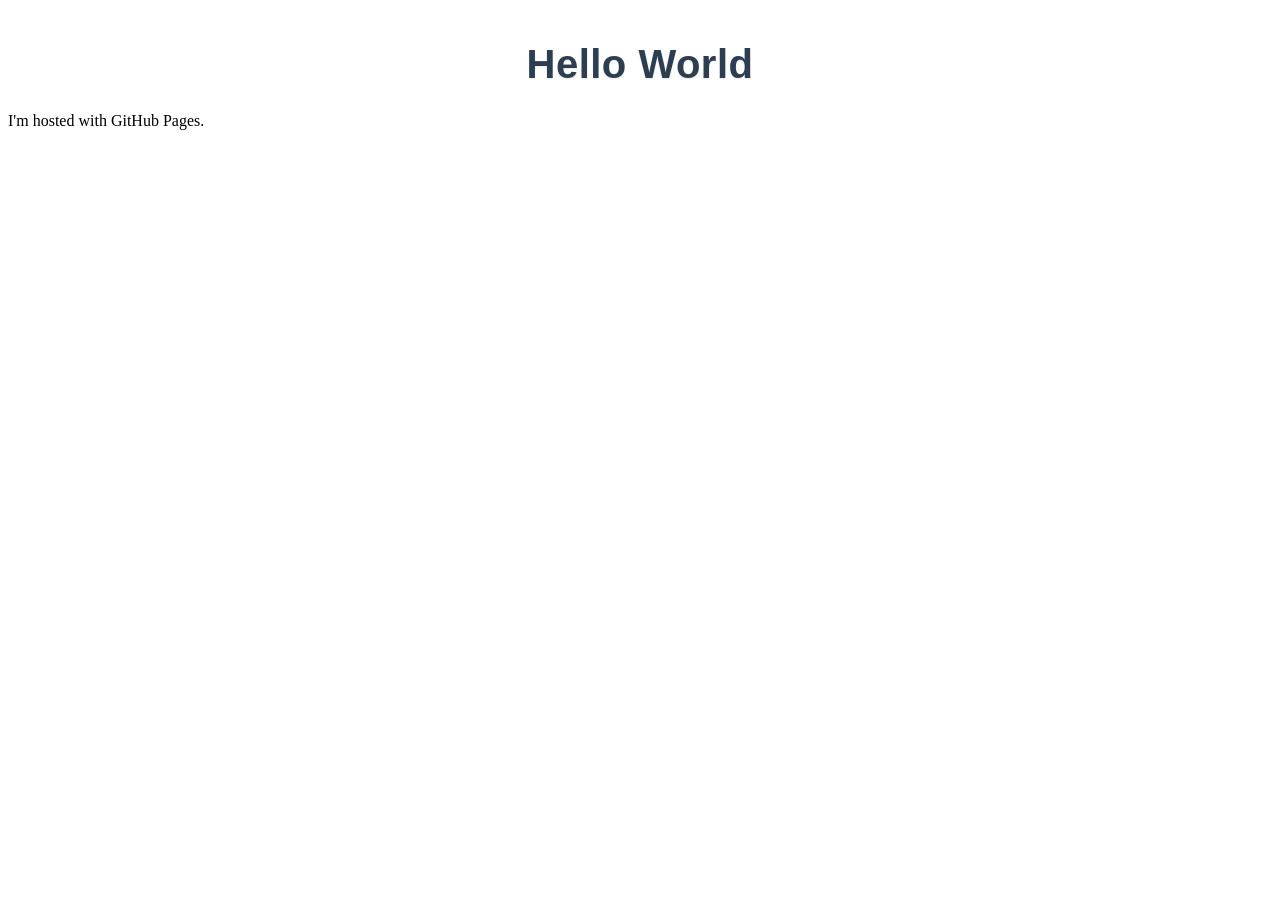
==== index.html @ 0d31e39a "github pages test" ====
<!DOCTYPE html>
<html>
    <head>
        <title>My Website</title>
        <link rel="stylesheet" href="style.css">
    </head>
    <body>
    <h1>Hello World</h1>
    <p>I'm hosted with GitHub Pages.</p>
    </body>
</html>
---- style.css ----
h1 {
    font-family: 'Segoe UI', Tahoma, Geneva, Verdana, sans-serif;
    font-size: 2.5rem;
    font-weight: 600;
    color: #2c3e50;
    text-align: center;
    margin: 2rem 0 1rem 0;
    padding: 0.5rem 0;
    letter-spacing: 0.5px;
    line-height: 1.2;
    text-shadow: 0 1px 2px rgba(0, 0, 0, 0.1);
}
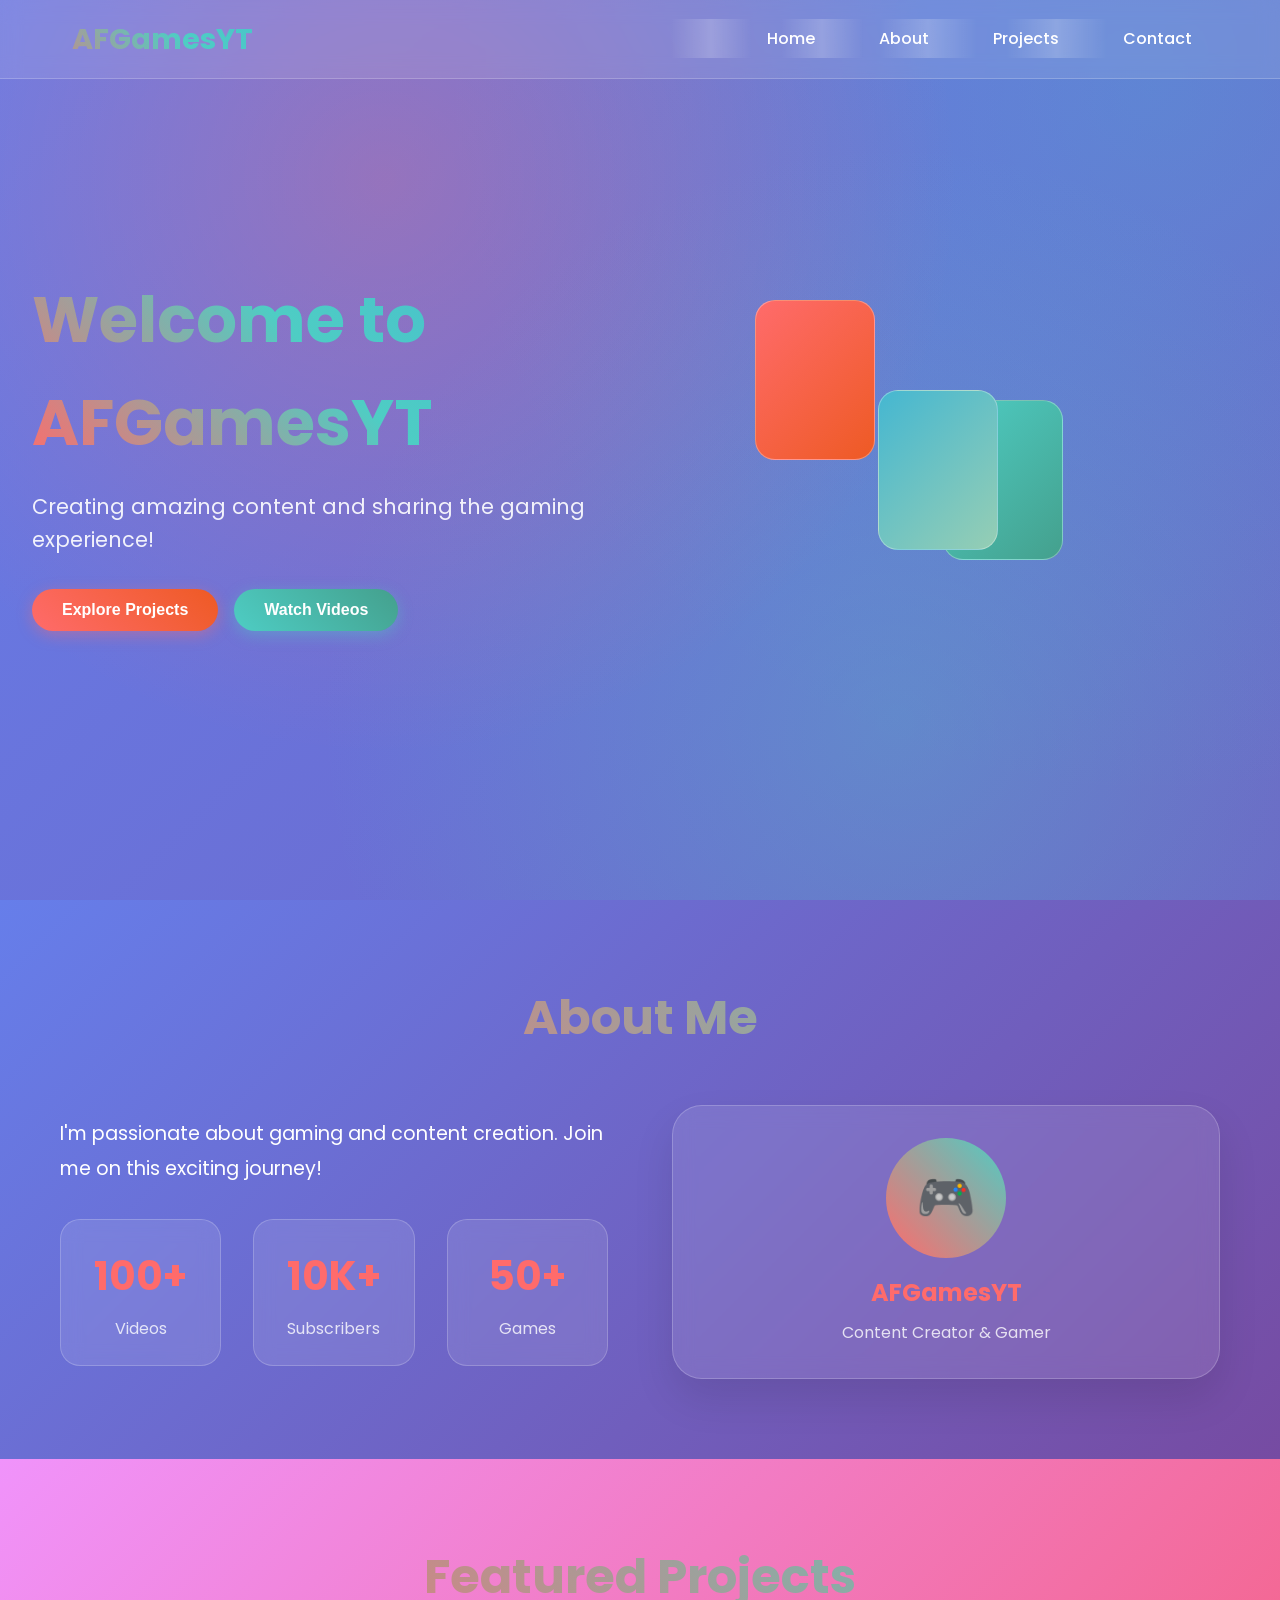
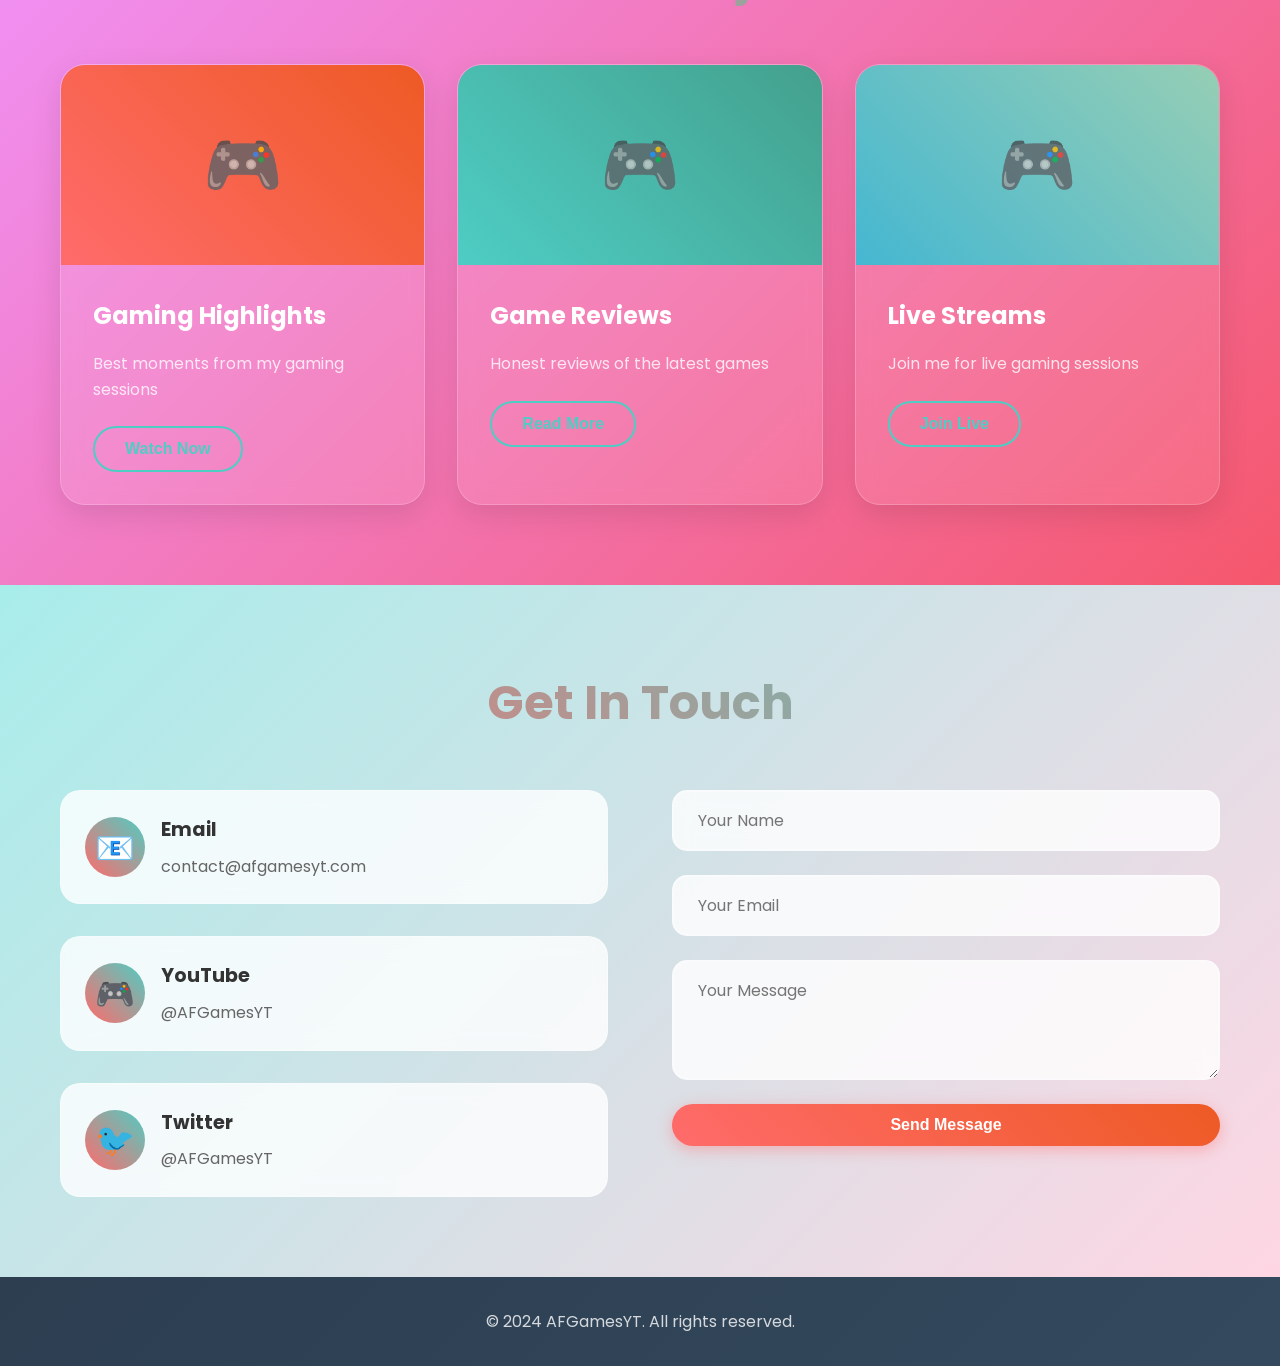
==== commit a3900539: "ai ahh slop testing github pages. will make this into an actual site at some point" ====
--- a/index.html
+++ b/index.html
@@ -1,11 +1,148 @@
 <!DOCTYPE html>
-<html>
+<html lang="en">
     <head>
-        <title>My Website</title>
+        <meta charset="UTF-8">
+        <meta name="viewport" content="width=device-width, initial-scale=1.0">
+        <title>AFGamesYT - Welcome!</title>
         <link rel="stylesheet" href="style.css">
+        <link href="https://fonts.googleapis.com/css2?family=Poppins:wght@300;400;600;700&display=swap" rel="stylesheet">
     </head>
     <body>
-    <h1>Hello World</h1>
-    <p>I'm hosted with GitHub Pages.</p>
+        <header class="header">
+            <nav class="navbar">
+                <div class="nav-brand">AFGamesYT</div>
+                <ul class="nav-menu">
+                    <li><a href="#home" class="nav-link">Home</a></li>
+                    <li><a href="#about" class="nav-link">About</a></li>
+                    <li><a href="#projects" class="nav-link">Projects</a></li>
+                    <li><a href="#contact" class="nav-link">Contact</a></li>
+                </ul>
+            </nav>
+        </header>
+
+        <main>
+            <section id="home" class="hero">
+                <div class="hero-content">
+                    <h1 class="hero-title">Welcome to AFGamesYT</h1>
+                    <p class="hero-subtitle">Creating amazing content and sharing the gaming experience!</p>
+                    <div class="hero-buttons">
+                        <button class="btn btn-primary">Explore Projects</button>
+                        <button class="btn btn-secondary">Watch Videos</button>
+                    </div>
+                </div>
+                <div class="hero-image">
+                    <div class="floating-card card-1"></div>
+                    <div class="floating-card card-2"></div>
+                    <div class="floating-card card-3"></div>
+                </div>
+            </section>
+
+            <section id="about" class="about">
+                <div class="container">
+                    <h2 class="section-title">About Me</h2>
+                    <div class="about-content">
+                        <div class="about-text">
+                            <p>I'm passionate about gaming and content creation. Join me on this exciting journey!</p>
+                            <div class="stats">
+                                <div class="stat-item">
+                                    <span class="stat-number">100+</span>
+                                    <span class="stat-label">Videos</span>
+                                </div>
+                                <div class="stat-item">
+                                    <span class="stat-number">10K+</span>
+                                    <span class="stat-label">Subscribers</span>
+                                </div>
+                                <div class="stat-item">
+                                    <span class="stat-number">50+</span>
+                                    <span class="stat-label">Games</span>
+                                </div>
+                            </div>
+                        </div>
+                        <div class="about-image">
+                            <div class="profile-card">
+                                <div class="profile-avatar"></div>
+                                <h3>AFGamesYT</h3>
+                                <p>Content Creator & Gamer</p>
+                            </div>
+                        </div>
+                    </div>
+                </div>
+            </section>
+
+            <section id="projects" class="projects">
+                <div class="container">
+                    <h2 class="section-title">Featured Projects</h2>
+                    <div class="project-grid">
+                        <div class="project-card">
+                            <div class="project-image project-1"></div>
+                            <div class="project-content">
+                                <h3>Gaming Highlights</h3>
+                                <p>Best moments from my gaming sessions</p>
+                                <button class="btn btn-outline">Watch Now</button>
+                            </div>
+                        </div>
+                        <div class="project-card">
+                            <div class="project-image project-2"></div>
+                            <div class="project-content">
+                                <h3>Game Reviews</h3>
+                                <p>Honest reviews of the latest games</p>
+                                <button class="btn btn-outline">Read More</button>
+                            </div>
+                        </div>
+                        <div class="project-card">
+                            <div class="project-image project-3"></div>
+                            <div class="project-content">
+                                <h3>Live Streams</h3>
+                                <p>Join me for live gaming sessions</p>
+                                <button class="btn btn-outline">Join Live</button>
+                            </div>
+                        </div>
+                    </div>
+                </div>
+            </section>
+
+            <section id="contact" class="contact">
+                <div class="container">
+                    <h2 class="section-title">Get In Touch</h2>
+                    <div class="contact-content">
+                        <div class="contact-info">
+                            <div class="contact-item">
+                                <div class="contact-icon">📧</div>
+                                <div>
+                                    <h3>Email</h3>
+                                    <p>contact@afgamesyt.com</p>
+                                </div>
+                            </div>
+                            <div class="contact-item">
+                                <div class="contact-icon">🎮</div>
+                                <div>
+                                    <h3>YouTube</h3>
+                                    <p>@AFGamesYT</p>
+                                </div>
+                            </div>
+                            <div class="contact-item">
+                                <div class="contact-icon">🐦</div>
+                                <div>
+                                    <h3>Twitter</h3>
+                                    <p>@AFGamesYT</p>
+                                </div>
+                            </div>
+                        </div>
+                        <form class="contact-form">
+                            <input type="text" placeholder="Your Name" class="form-input">
+                            <input type="email" placeholder="Your Email" class="form-input">
+                            <textarea placeholder="Your Message" class="form-textarea"></textarea>
+                            <button type="submit" class="btn btn-primary">Send Message</button>
+                        </form>
+                    </div>
+                </div>
+            </section>
+        </main>
+
+        <footer class="footer">
+            <div class="container">
+                <p>&copy; 2024 AFGamesYT. All rights reserved.</p>
+            </div>
+        </footer>
     </body>
 </html>
--- a/style.css
+++ b/style.css
@@ -1,12 +1,593 @@
-h1 {
-    font-family: 'Segoe UI', Tahoma, Geneva, Verdana, sans-serif;
+/* Reset and Base Styles */
+* {
+    margin: 0;
+    padding: 0;
+    box-sizing: border-box;
+}
+
+body {
+    font-family: 'Poppins', sans-serif;
+    line-height: 1.6;
+    color: #333;
+    background: linear-gradient(135deg, #667eea 0%, #764ba2 100%);
+    min-height: 100vh;
+    overflow-x: hidden;
+}
+
+/* Container */
+.container {
+    max-width: 1200px;
+    margin: 0 auto;
+    padding: 0 20px;
+}
+
+/* Header and Navigation */
+.header {
+    background: rgba(255, 255, 255, 0.1);
+    backdrop-filter: blur(10px);
+    border-bottom: 1px solid rgba(255, 255, 255, 0.2);
+    position: fixed;
+    top: 0;
+    width: 100%;
+    z-index: 1000;
+}
+
+.navbar {
+    display: flex;
+    justify-content: space-between;
+    align-items: center;
+    padding: 1rem 2rem;
+    max-width: 1200px;
+    margin: 0 auto;
+}
+
+.nav-brand {
+    font-size: 1.8rem;
+    font-weight: 700;
+    background: linear-gradient(45deg, #ff6b6b, #4ecdc4, #45b7d1, #96ceb4);
+    background-size: 300% 300%;
+    -webkit-background-clip: text;
+    -webkit-text-fill-color: transparent;
+    background-clip: text;
+    animation: gradientShift 3s ease infinite;
+}
+
+@keyframes gradientShift {
+    0%, 100% { background-position: 0% 50%; }
+    50% { background-position: 100% 50%; }
+}
+
+.nav-menu {
+    display: flex;
+    list-style: none;
+    gap: 2rem;
+}
+
+.nav-link {
+    color: white;
+    text-decoration: none;
+    font-weight: 500;
+    padding: 0.5rem 1rem;
+    border-radius: 25px;
+    transition: all 0.3s ease;
+    position: relative;
+    overflow: hidden;
+}
+
+.nav-link::before {
+    content: '';
+    position: absolute;
+    top: 0;
+    left: -100%;
+    width: 100%;
+    height: 100%;
+    background: linear-gradient(90deg, transparent, rgba(255, 255, 255, 0.2), transparent);
+    transition: left 0.5s;
+}
+
+.nav-link:hover::before {
+    left: 100%;
+}
+
+.nav-link:hover {
+    background: rgba(255, 255, 255, 0.1);
+    transform: translateY(-2px);
+    box-shadow: 0 5px 15px rgba(0, 0, 0, 0.2);
+}
+
+/* Hero Section */
+.hero {
+    min-height: 100vh;
+    display: flex;
+    align-items: center;
+    justify-content: space-between;
+    padding: 0 2rem;
+    position: relative;
+    overflow: hidden;
+}
+
+.hero::before {
+    content: '';
+    position: absolute;
+    top: 0;
+    left: 0;
+    right: 0;
+    bottom: 0;
+    background: radial-gradient(circle at 30% 20%, rgba(255, 107, 107, 0.3) 0%, transparent 50%),
+                radial-gradient(circle at 70% 80%, rgba(78, 205, 196, 0.3) 0%, transparent 50%),
+                radial-gradient(circle at 90% 10%, rgba(69, 183, 209, 0.3) 0%, transparent 50%);
+    z-index: -1;
+}
+
+.hero-content {
+    flex: 1;
+    max-width: 600px;
+    z-index: 2;
+}
+
+.hero-title {
+    font-size: 4rem;
+    font-weight: 700;
+    margin-bottom: 1rem;
+    background: linear-gradient(45deg, #ff6b6b, #4ecdc4, #45b7d1);
+    -webkit-background-clip: text;
+    -webkit-text-fill-color: transparent;
+    background-clip: text;
+    animation: titleGlow 2s ease-in-out infinite alternate;
+}
+
+@keyframes titleGlow {
+    from { filter: drop-shadow(0 0 20px rgba(255, 107, 107, 0.5)); }
+    to { filter: drop-shadow(0 0 30px rgba(78, 205, 196, 0.5)); }
+}
+
+.hero-subtitle {
+    font-size: 1.3rem;
+    color: rgba(255, 255, 255, 0.9);
+    margin-bottom: 2rem;
+    line-height: 1.6;
+}
+
+.hero-buttons {
+    display: flex;
+    gap: 1rem;
+    flex-wrap: wrap;
+}
+
+/* Buttons */
+.btn {
+    padding: 12px 30px;
+    border: none;
+    border-radius: 50px;
+    font-weight: 600;
+    font-size: 1rem;
+    cursor: pointer;
+    transition: all 0.3s ease;
+    text-decoration: none;
+    display: inline-block;
+    position: relative;
+    overflow: hidden;
+}
+
+.btn-primary {
+    background: linear-gradient(45deg, #ff6b6b, #ee5a24);
+    color: white;
+    box-shadow: 0 4px 15px rgba(255, 107, 107, 0.4);
+}
+
+.btn-primary:hover {
+    transform: translateY(-3px);
+    box-shadow: 0 8px 25px rgba(255, 107, 107, 0.6);
+}
+
+.btn-secondary {
+    background: linear-gradient(45deg, #4ecdc4, #44a08d);
+    color: white;
+    box-shadow: 0 4px 15px rgba(78, 205, 196, 0.4);
+}
+
+.btn-secondary:hover {
+    transform: translateY(-3px);
+    box-shadow: 0 8px 25px rgba(78, 205, 196, 0.6);
+}
+
+.btn-outline {
+    background: transparent;
+    color: #4ecdc4;
+    border: 2px solid #4ecdc4;
+    transition: all 0.3s ease;
+}
+
+.btn-outline:hover {
+    background: #4ecdc4;
+    color: white;
+    transform: translateY(-2px);
+}
+
+/* Hero Image with Floating Cards */
+.hero-image {
+    flex: 1;
+    position: relative;
+    height: 500px;
+    display: flex;
+    align-items: center;
+    justify-content: center;
+}
+
+.floating-card {
+    position: absolute;
+    width: 120px;
+    height: 160px;
+    border-radius: 20px;
+    background: linear-gradient(135deg, rgba(255, 255, 255, 0.2), rgba(255, 255, 255, 0.1));
+    backdrop-filter: blur(10px);
+    border: 1px solid rgba(255, 255, 255, 0.3);
+    animation: float 6s ease-in-out infinite;
+}
+
+.card-1 {
+    top: 20%;
+    left: 20%;
+    animation-delay: 0s;
+    background: linear-gradient(135deg, #ff6b6b, #ee5a24);
+}
+
+.card-2 {
+    top: 40%;
+    right: 30%;
+    animation-delay: 2s;
+    background: linear-gradient(135deg, #4ecdc4, #44a08d);
+}
+
+.card-3 {
+    bottom: 30%;
+    left: 40%;
+    animation-delay: 4s;
+    background: linear-gradient(135deg, #45b7d1, #96ceb4);
+}
+
+@keyframes float {
+    0%, 100% { transform: translateY(0px) rotate(0deg); }
+    33% { transform: translateY(-20px) rotate(5deg); }
+    66% { transform: translateY(-10px) rotate(-5deg); }
+}
+
+/* Sections */
+section {
+    padding: 80px 0;
+    position: relative;
+}
+
+.section-title {
+    font-size: 3rem;
+    font-weight: 700;
+    text-align: center;
+    margin-bottom: 3rem;
+    background: linear-gradient(45deg, #ff6b6b, #4ecdc4);
+    -webkit-background-clip: text;
+    -webkit-text-fill-color: transparent;
+    background-clip: text;
+}
+
+/* About Section */
+.about {
+    background: linear-gradient(135deg, #667eea 0%, #764ba2 100%);
+    color: white;
+}
+
+.about-content {
+    display: grid;
+    grid-template-columns: 1fr 1fr;
+    gap: 4rem;
+    align-items: center;
+}
+
+.about-text p {
+    font-size: 1.2rem;
+    margin-bottom: 2rem;
+    line-height: 1.8;
+}
+
+.stats {
+    display: grid;
+    grid-template-columns: repeat(3, 1fr);
+    gap: 2rem;
+    margin-top: 2rem;
+}
+
+.stat-item {
+    text-align: center;
+    padding: 1.5rem;
+    background: rgba(255, 255, 255, 0.1);
+    border-radius: 20px;
+    backdrop-filter: blur(10px);
+    border: 1px solid rgba(255, 255, 255, 0.2);
+    transition: transform 0.3s ease;
+}
+
+.stat-item:hover {
+    transform: translateY(-5px);
+}
+
+.stat-number {
+    display: block;
     font-size: 2.5rem;
-    font-weight: 600;
-    color: #2c3e50;
+    font-weight: 700;
+    color: #ff6b6b;
+    margin-bottom: 0.5rem;
+}
+
+.stat-label {
+    font-size: 1rem;
+    color: rgba(255, 255, 255, 0.8);
+}
+
+.profile-card {
+    background: rgba(255, 255, 255, 0.1);
+    backdrop-filter: blur(10px);
+    border-radius: 30px;
+    padding: 2rem;
     text-align: center;
-    margin: 2rem 0 1rem 0;
-    padding: 0.5rem 0;
-    letter-spacing: 0.5px;
-    line-height: 1.2;
-    text-shadow: 0 1px 2px rgba(0, 0, 0, 0.1);
+    border: 1px solid rgba(255, 255, 255, 0.2);
+    box-shadow: 0 20px 40px rgba(0, 0, 0, 0.1);
+}
+
+.profile-avatar {
+    width: 120px;
+    height: 120px;
+    border-radius: 50%;
+    background: linear-gradient(45deg, #ff6b6b, #4ecdc4);
+    margin: 0 auto 1rem;
+    position: relative;
+    overflow: hidden;
+}
+
+.profile-avatar::before {
+    content: '🎮';
+    position: absolute;
+    top: 50%;
+    left: 50%;
+    transform: translate(-50%, -50%);
+    font-size: 3rem;
+}
+
+.profile-card h3 {
+    font-size: 1.5rem;
+    margin-bottom: 0.5rem;
+    color: #ff6b6b;
+}
+
+.profile-card p {
+    color: rgba(255, 255, 255, 0.8);
+}
+
+/* Projects Section */
+.projects {
+    background: linear-gradient(135deg, #f093fb 0%, #f5576c 100%);
+    color: white;
+}
+
+.project-grid {
+    display: grid;
+    grid-template-columns: repeat(auto-fit, minmax(350px, 1fr));
+    gap: 2rem;
+}
+
+.project-card {
+    background: rgba(255, 255, 255, 0.1);
+    backdrop-filter: blur(10px);
+    border-radius: 25px;
+    overflow: hidden;
+    border: 1px solid rgba(255, 255, 255, 0.2);
+    transition: all 0.3s ease;
+    box-shadow: 0 10px 30px rgba(0, 0, 0, 0.1);
+}
+
+.project-card:hover {
+    transform: translateY(-10px);
+    box-shadow: 0 20px 40px rgba(0, 0, 0, 0.2);
+}
+
+.project-image {
+    height: 200px;
+    background: linear-gradient(45deg, #ff6b6b, #4ecdc4);
+    position: relative;
+    overflow: hidden;
+}
+
+.project-1 {
+    background: linear-gradient(45deg, #ff6b6b, #ee5a24);
+}
+
+.project-2 {
+    background: linear-gradient(45deg, #4ecdc4, #44a08d);
+}
+
+.project-3 {
+    background: linear-gradient(45deg, #45b7d1, #96ceb4);
+}
+
+.project-image::before {
+    content: '🎮';
+    position: absolute;
+    top: 50%;
+    left: 50%;
+    transform: translate(-50%, -50%);
+    font-size: 4rem;
+    opacity: 0.8;
+}
+
+.project-content {
+    padding: 2rem;
+}
+
+.project-content h3 {
+    font-size: 1.5rem;
+    margin-bottom: 1rem;
+    color: white;
+}
+
+.project-content p {
+    margin-bottom: 1.5rem;
+    color: rgba(255, 255, 255, 0.8);
+    line-height: 1.6;
+}
+
+/* Contact Section */
+.contact {
+    background: linear-gradient(135deg, #a8edea 0%, #fed6e3 100%);
+    color: #333;
+}
+
+.contact-content {
+    display: grid;
+    grid-template-columns: 1fr 1fr;
+    gap: 4rem;
+    align-items: start;
+}
+
+.contact-info {
+    display: flex;
+    flex-direction: column;
+    gap: 2rem;
+}
+
+.contact-item {
+    display: flex;
+    align-items: center;
+    gap: 1rem;
+    padding: 1.5rem;
+    background: rgba(255, 255, 255, 0.8);
+    border-radius: 20px;
+    backdrop-filter: blur(10px);
+    border: 1px solid rgba(255, 255, 255, 0.3);
+    transition: transform 0.3s ease;
+}
+
+.contact-item:hover {
+    transform: translateX(10px);
+}
+
+.contact-icon {
+    font-size: 2rem;
+    width: 60px;
+    height: 60px;
+    display: flex;
+    align-items: center;
+    justify-content: center;
+    background: linear-gradient(45deg, #ff6b6b, #4ecdc4);
+    border-radius: 50%;
+    color: white;
+}
+
+.contact-item h3 {
+    font-size: 1.2rem;
+    margin-bottom: 0.5rem;
+    color: #333;
+}
+
+.contact-item p {
+    color: #666;
+}
+
+/* Contact Form */
+.contact-form {
+    display: flex;
+    flex-direction: column;
+    gap: 1.5rem;
+}
+
+.form-input,
+.form-textarea {
+    padding: 1rem 1.5rem;
+    border: 2px solid rgba(255, 255, 255, 0.3);
+    border-radius: 15px;
+    font-size: 1rem;
+    background: rgba(255, 255, 255, 0.8);
+    backdrop-filter: blur(10px);
+    transition: all 0.3s ease;
+    font-family: 'Poppins', sans-serif;
+}
+
+.form-input:focus,
+.form-textarea:focus {
+    outline: none;
+    border-color: #4ecdc4;
+    box-shadow: 0 0 20px rgba(78, 205, 196, 0.3);
+    transform: translateY(-2px);
+}
+
+.form-textarea {
+    min-height: 120px;
+    resize: vertical;
+}
+
+/* Footer */
+.footer {
+    background: linear-gradient(135deg, #2c3e50 0%, #34495e 100%);
+    color: white;
+    text-align: center;
+    padding: 2rem 0;
+}
+
+.footer p {
+    opacity: 0.8;
+}
+
+/* Responsive Design */
+@media (max-width: 768px) {
+    .hero {
+        flex-direction: column;
+        text-align: center;
+        padding-top: 100px;
+    }
+    
+    .hero-title {
+        font-size: 2.5rem;
+    }
+    
+    .hero-buttons {
+        justify-content: center;
+    }
+    
+    .about-content,
+    .contact-content {
+        grid-template-columns: 1fr;
+        gap: 2rem;
+    }
+    
+    .stats {
+        grid-template-columns: 1fr;
+    }
+    
+    .nav-menu {
+        display: none;
+    }
+    
+    .section-title {
+        font-size: 2rem;
+    }
+}
+
+/* Smooth Scrolling */
+html {
+    scroll-behavior: smooth;
+}
+
+/* Custom Scrollbar */
+::-webkit-scrollbar {
+    width: 10px;
+}
+
+::-webkit-scrollbar-track {
+    background: rgba(255, 255, 255, 0.1);
+}
+
+::-webkit-scrollbar-thumb {
+    background: linear-gradient(45deg, #ff6b6b, #4ecdc4);
+    border-radius: 5px;
+}
+
+::-webkit-scrollbar-thumb:hover {
+    background: linear-gradient(45deg, #ee5a24, #44a08d);
 }
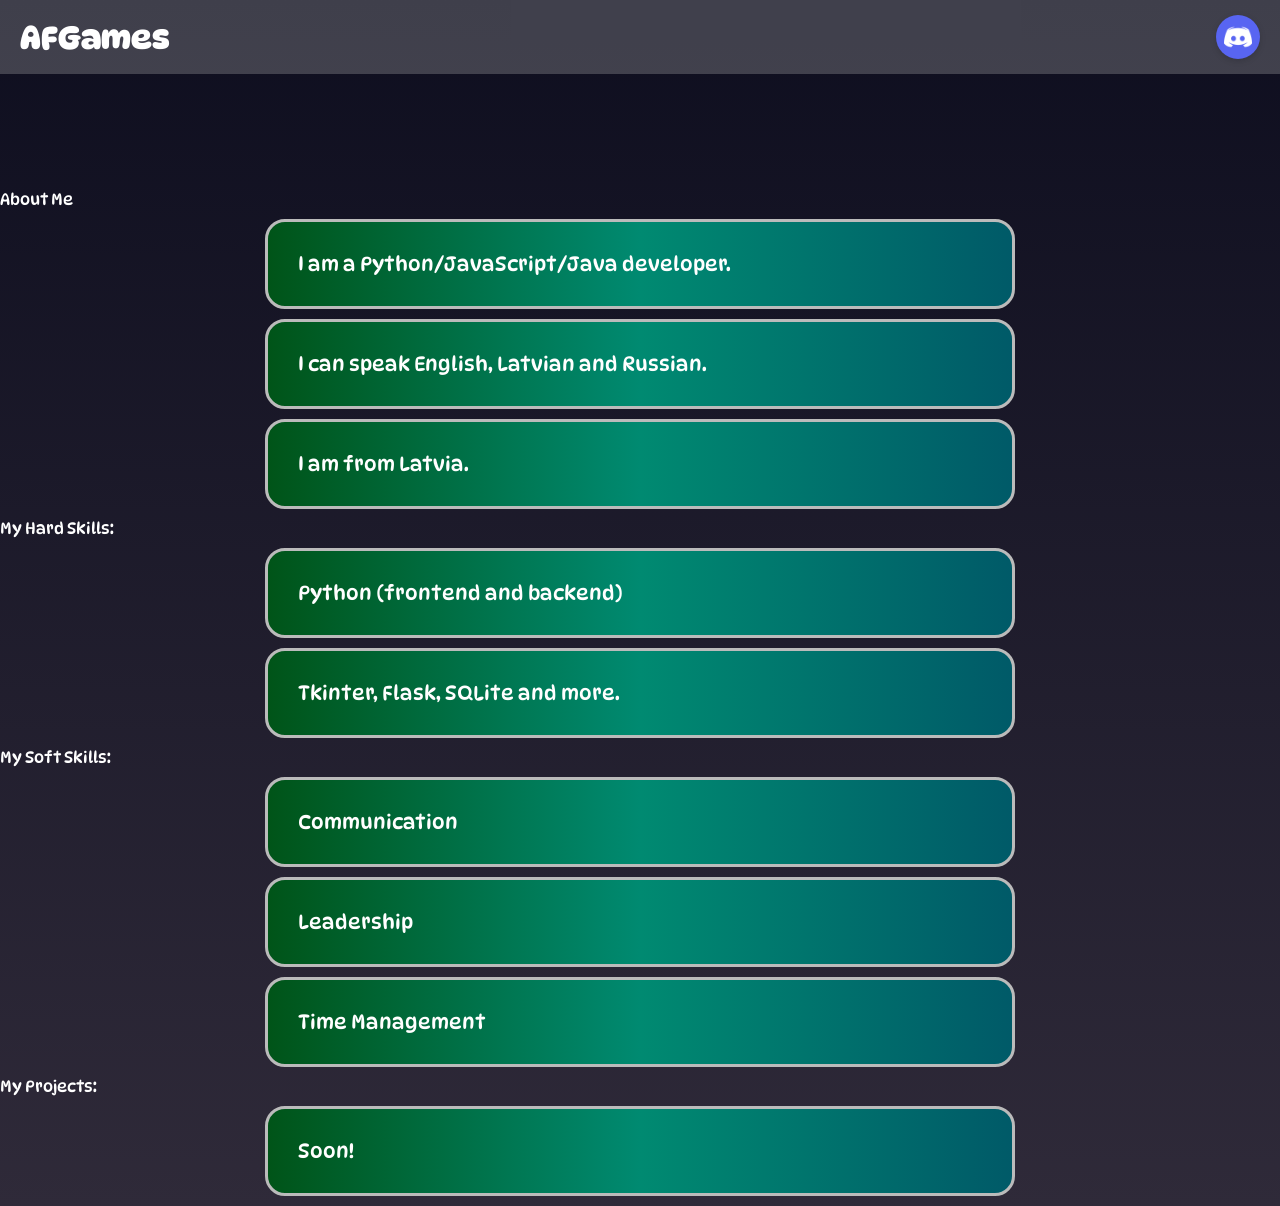
==== commit 7006a3bb: "website remake before it was just a test, but now its a nice website (my projects are missing though" ====
--- a/index.html
+++ b/index.html
@@ -3,146 +3,35 @@
     <head>
         <meta charset="UTF-8">
         <meta name="viewport" content="width=device-width, initial-scale=1.0">
-        <title>AFGamesYT - Welcome!</title>
-        <link rel="stylesheet" href="style.css">
-        <link href="https://fonts.googleapis.com/css2?family=Poppins:wght@300;400;600;700&display=swap" rel="stylesheet">
+        <title>AFGamesYT</title>
+        <link href="https://fonts.googleapis.com/css2?family=DynaPuff:wght@400..700&display=swap" rel="stylesheet">
+        <link rel="stylesheet" href="static/style.css">
     </head>
     <body>
-        <header class="header">
-            <nav class="navbar">
-                <div class="nav-brand">AFGamesYT</div>
-                <ul class="nav-menu">
-                    <li><a href="#home" class="nav-link">Home</a></li>
-                    <li><a href="#about" class="nav-link">About</a></li>
-                    <li><a href="#projects" class="nav-link">Projects</a></li>
-                    <li><a href="#contact" class="nav-link">Contact</a></li>
-                </ul>
-            </nav>
-        </header>
+        <div class="top-bar">
+            <h1 class="afgames-text">AFGames</h1>
+            <a href="https://discord.gg/7HDqtKxbqU" target="_blank" class="discord-link">
+                <img src="static/discord.png" alt="Discord" class="discord-icon">
+            </a>
+        </div>
+        
+        <br><br><br><br><br><br><br><br><br><br>
 
-        <main>
-            <section id="home" class="hero">
-                <div class="hero-content">
-                    <h1 class="hero-title">Welcome to AFGamesYT</h1>
-                    <p class="hero-subtitle">Creating amazing content and sharing the gaming experience!</p>
-                    <div class="hero-buttons">
-                        <button class="btn btn-primary">Explore Projects</button>
-                        <button class="btn btn-secondary">Watch Videos</button>
-                    </div>
-                </div>
-                <div class="hero-image">
-                    <div class="floating-card card-1"></div>
-                    <div class="floating-card card-2"></div>
-                    <div class="floating-card card-3"></div>
-                </div>
-            </section>
+        <label>About Me</label>
+        <div class="message"><p>I am a Python/JavaScript/Java developer.</p></div>
+        <div class="message"><p>I can speak English, Latvian and Russian.</p></div>
+        <div class="message"><p>I am from Latvia.</p></div>
 
-            <section id="about" class="about">
-                <div class="container">
-                    <h2 class="section-title">About Me</h2>
-                    <div class="about-content">
-                        <div class="about-text">
-                            <p>I'm passionate about gaming and content creation. Join me on this exciting journey!</p>
-                            <div class="stats">
-                                <div class="stat-item">
-                                    <span class="stat-number">100+</span>
-                                    <span class="stat-label">Videos</span>
-                                </div>
-                                <div class="stat-item">
-                                    <span class="stat-number">10K+</span>
-                                    <span class="stat-label">Subscribers</span>
-                                </div>
-                                <div class="stat-item">
-                                    <span class="stat-number">50+</span>
-                                    <span class="stat-label">Games</span>
-                                </div>
-                            </div>
-                        </div>
-                        <div class="about-image">
-                            <div class="profile-card">
-                                <div class="profile-avatar"></div>
-                                <h3>AFGamesYT</h3>
-                                <p>Content Creator & Gamer</p>
-                            </div>
-                        </div>
-                    </div>
-                </div>
-            </section>
+        <label>My Hard Skills:</label>
+        <div class="message"><p>Python (frontend and backend)</p></div>
+        <div class="message"><p>Tkinter, Flask, SQLite and more.</p></div>
 
-            <section id="projects" class="projects">
-                <div class="container">
-                    <h2 class="section-title">Featured Projects</h2>
-                    <div class="project-grid">
-                        <div class="project-card">
-                            <div class="project-image project-1"></div>
-                            <div class="project-content">
-                                <h3>Gaming Highlights</h3>
-                                <p>Best moments from my gaming sessions</p>
-                                <button class="btn btn-outline">Watch Now</button>
-                            </div>
-                        </div>
-                        <div class="project-card">
-                            <div class="project-image project-2"></div>
-                            <div class="project-content">
-                                <h3>Game Reviews</h3>
-                                <p>Honest reviews of the latest games</p>
-                                <button class="btn btn-outline">Read More</button>
-                            </div>
-                        </div>
-                        <div class="project-card">
-                            <div class="project-image project-3"></div>
-                            <div class="project-content">
-                                <h3>Live Streams</h3>
-                                <p>Join me for live gaming sessions</p>
-                                <button class="btn btn-outline">Join Live</button>
-                            </div>
-                        </div>
-                    </div>
-                </div>
-            </section>
-
-            <section id="contact" class="contact">
-                <div class="container">
-                    <h2 class="section-title">Get In Touch</h2>
-                    <div class="contact-content">
-                        <div class="contact-info">
-                            <div class="contact-item">
-                                <div class="contact-icon">📧</div>
-                                <div>
-                                    <h3>Email</h3>
-                                    <p>contact@afgamesyt.com</p>
-                                </div>
-                            </div>
-                            <div class="contact-item">
-                                <div class="contact-icon">🎮</div>
-                                <div>
-                                    <h3>YouTube</h3>
-                                    <p>@AFGamesYT</p>
-                                </div>
-                            </div>
-                            <div class="contact-item">
-                                <div class="contact-icon">🐦</div>
-                                <div>
-                                    <h3>Twitter</h3>
-                                    <p>@AFGamesYT</p>
-                                </div>
-                            </div>
-                        </div>
-                        <form class="contact-form">
-                            <input type="text" placeholder="Your Name" class="form-input">
-                            <input type="email" placeholder="Your Email" class="form-input">
-                            <textarea placeholder="Your Message" class="form-textarea"></textarea>
-                            <button type="submit" class="btn btn-primary">Send Message</button>
-                        </form>
-                    </div>
-                </div>
-            </section>
-        </main>
-
-        <footer class="footer">
-            <div class="container">
-                <p>&copy; 2024 AFGamesYT. All rights reserved.</p>
-            </div>
-        </footer>
+        <label>My Soft Skills:</label>
+        <div class="message"><p>Communication</p></div>
+        <div class="message"><p>Leadership</p></div>
+        <div class="message"><p>Time Management</p></div>
+        
+        <label>My Projects:</label>
+        <div class="message"><p>Soon!</p></div>
     </body>
 </html>
--- a/static/style.css
+++ b/static/style.css
@@ -0,0 +1,89 @@
+body {
+    color:white;
+    font-family: 'DynaPuff';
+    min-height: 100vh;
+    margin: 0;
+    padding: 0;
+    width: 100vw;
+    box-sizing: border-box;
+    background: linear-gradient(180deg, #0e0e1f, #2f2a39);
+}
+
+p {
+    color: white;
+    position: relative;
+    
+    font-size: 20px;
+    left: 0px;
+    transition: font-size 0.6s ease-out,
+                left 0.4s ease-out;
+}
+
+.message {
+    padding: 10px;
+    padding-left: 30px;
+
+    margin: 10px auto;
+
+    width: 55%;
+
+    border-radius: 20px;
+    border: 3px solid #bbbbbb;
+
+    background: linear-gradient(90deg, #005418, #008a71, #005a68);
+
+    transition: border-radius 0.6s ease-in-out,
+                border 0.6s ease-in-out;
+}
+
+.message:hover p {
+    font-size: 25px;
+    left: 40px;
+}
+
+.message:hover {
+    border-radius: 25px;
+    border: 3px solid #ffffff;
+}
+
+.top-bar {
+    position: fixed;
+    top: 0;
+    left: 0;
+    right: 0;
+    background: none;
+    background-color: rgba(179, 179, 179, 0.3);
+    border: none;
+    border-radius: 0px;
+    padding: 15px 20px;
+    margin: 0;
+    z-index: 1000;
+    display: flex;
+    justify-content: space-between;
+    align-items: center;
+}
+
+.afgames-text {
+    margin: 0;
+    opacity: 1;
+}
+
+.discord-link {
+    display: inline-block;
+    background: #5865F2;
+    border-radius: 50%;
+    padding: 8px;
+    box-shadow: 0 2px 6px rgba(0,0,0,0.15);
+    transition: background 0.2s, transform 0.2s;
+}
+
+.discord-link:hover {
+    background: #4752C4;
+    transform: scale(1.1);
+}
+
+.discord-icon {
+    width: 28px;
+    height: 28px;
+    display: block;
+}
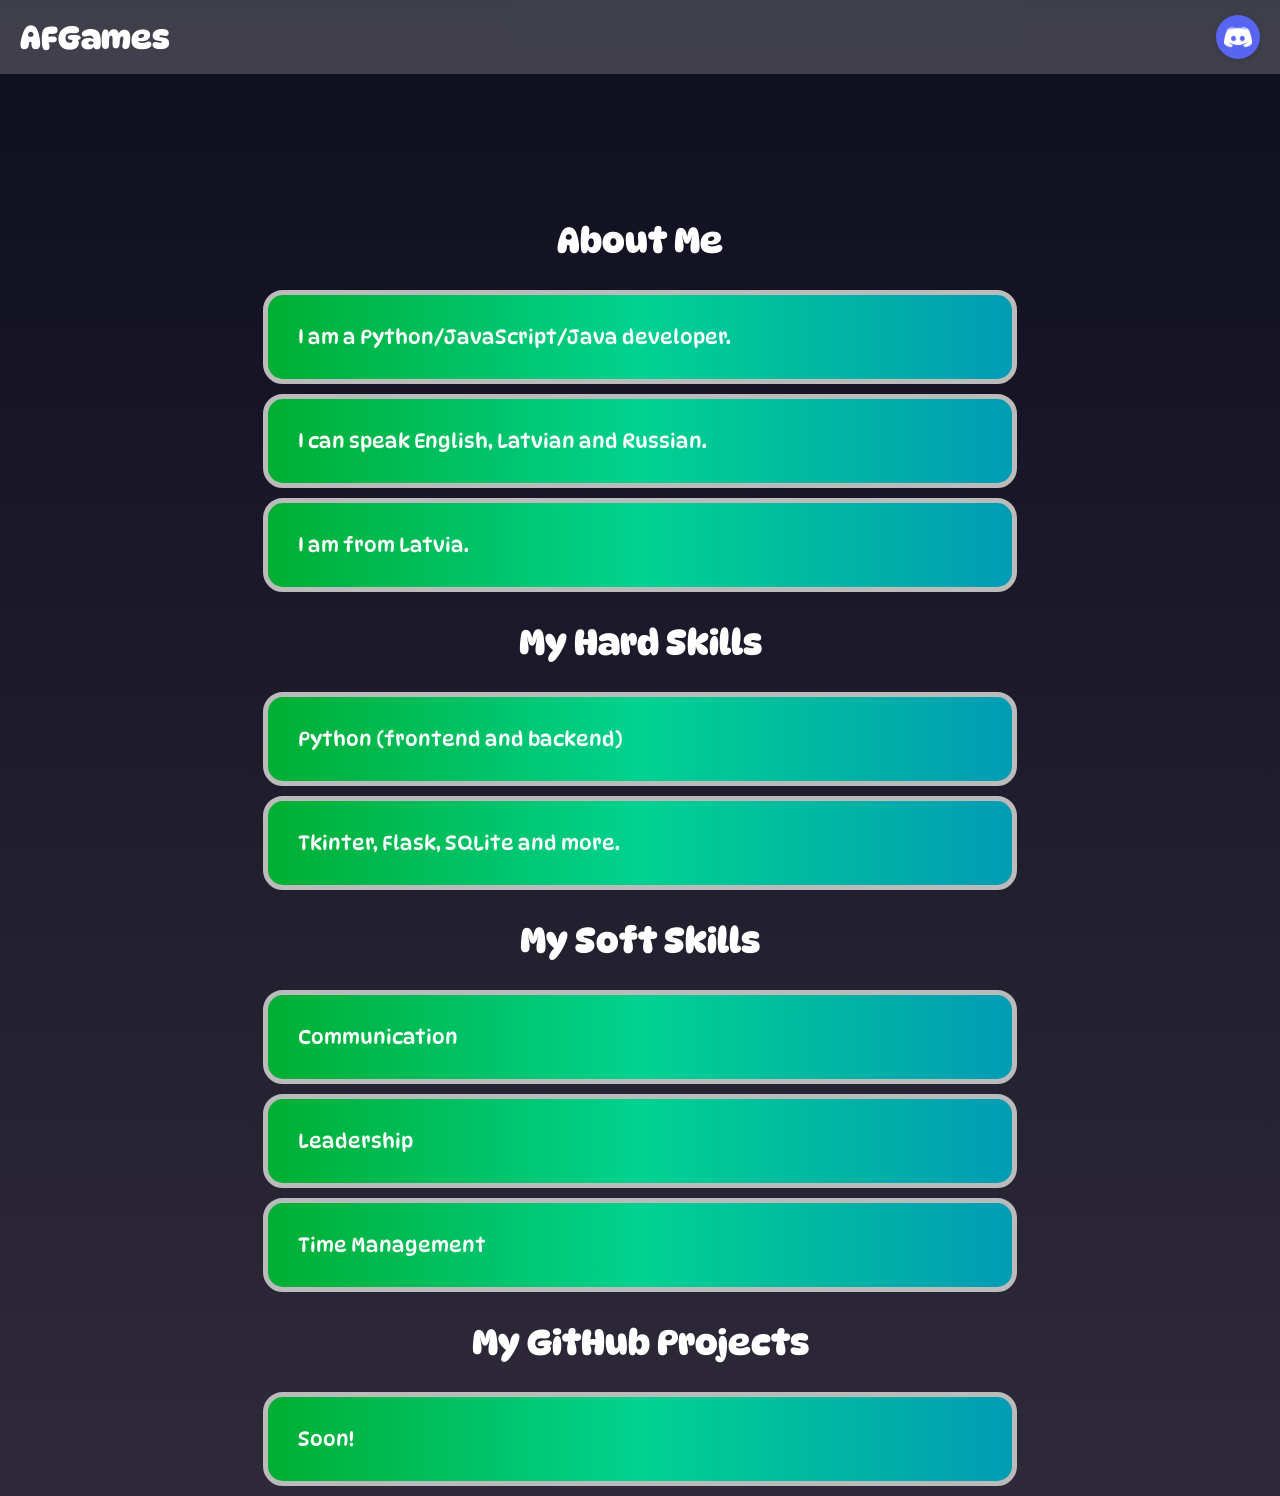
==== commit 8711a1ed: "switched the label to h2's" ====
--- a/index.html
+++ b/index.html
@@ -17,21 +17,21 @@
         
         <br><br><br><br><br><br><br><br><br><br>
 
-        <label>About Me</label>
+        <h2>About Me</h2>
         <div class="message"><p>I am a Python/JavaScript/Java developer.</p></div>
         <div class="message"><p>I can speak English, Latvian and Russian.</p></div>
         <div class="message"><p>I am from Latvia.</p></div>
 
-        <label>My Hard Skills:</label>
+        <h2>My Hard Skills</h2>
         <div class="message"><p>Python (frontend and backend)</p></div>
         <div class="message"><p>Tkinter, Flask, SQLite and more.</p></div>
 
-        <label>My Soft Skills:</label>
+        <h2>My Soft Skills</h2>
         <div class="message"><p>Communication</p></div>
         <div class="message"><p>Leadership</p></div>
         <div class="message"><p>Time Management</p></div>
         
-        <label>My Projects:</label>
+        <h2>My GitHub Projects</h2>
         <div class="message"><p>Soon!</p></div>
     </body>
 </html>
--- a/static/style.css
+++ b/static/style.css
@@ -19,6 +19,11 @@
                 left 0.4s ease-out;
 }
 
+h2 {
+    text-align: center;
+    font-size: 35px;
+}
+
 .message {
     padding: 10px;
     padding-left: 30px;
@@ -28,12 +33,12 @@
     width: 55%;
 
     border-radius: 20px;
-    border: 3px solid #bbbbbb;
+    border: 5px solid #bbbbbb;
 
-    background: linear-gradient(90deg, #005418, #008a71, #005a68);
+    background: linear-gradient(90deg, #00af32, #00d290, #009cb5);
 
     transition: border-radius 0.6s ease-in-out,
-                border 0.6s ease-in-out;
+                border 0.2s ease-in-out;
 }
 
 .message:hover p {
@@ -43,7 +48,7 @@
 
 .message:hover {
     border-radius: 25px;
-    border: 3px solid #ffffff;
+    border: 5px solid #ffffff;
 }
 
 .top-bar {
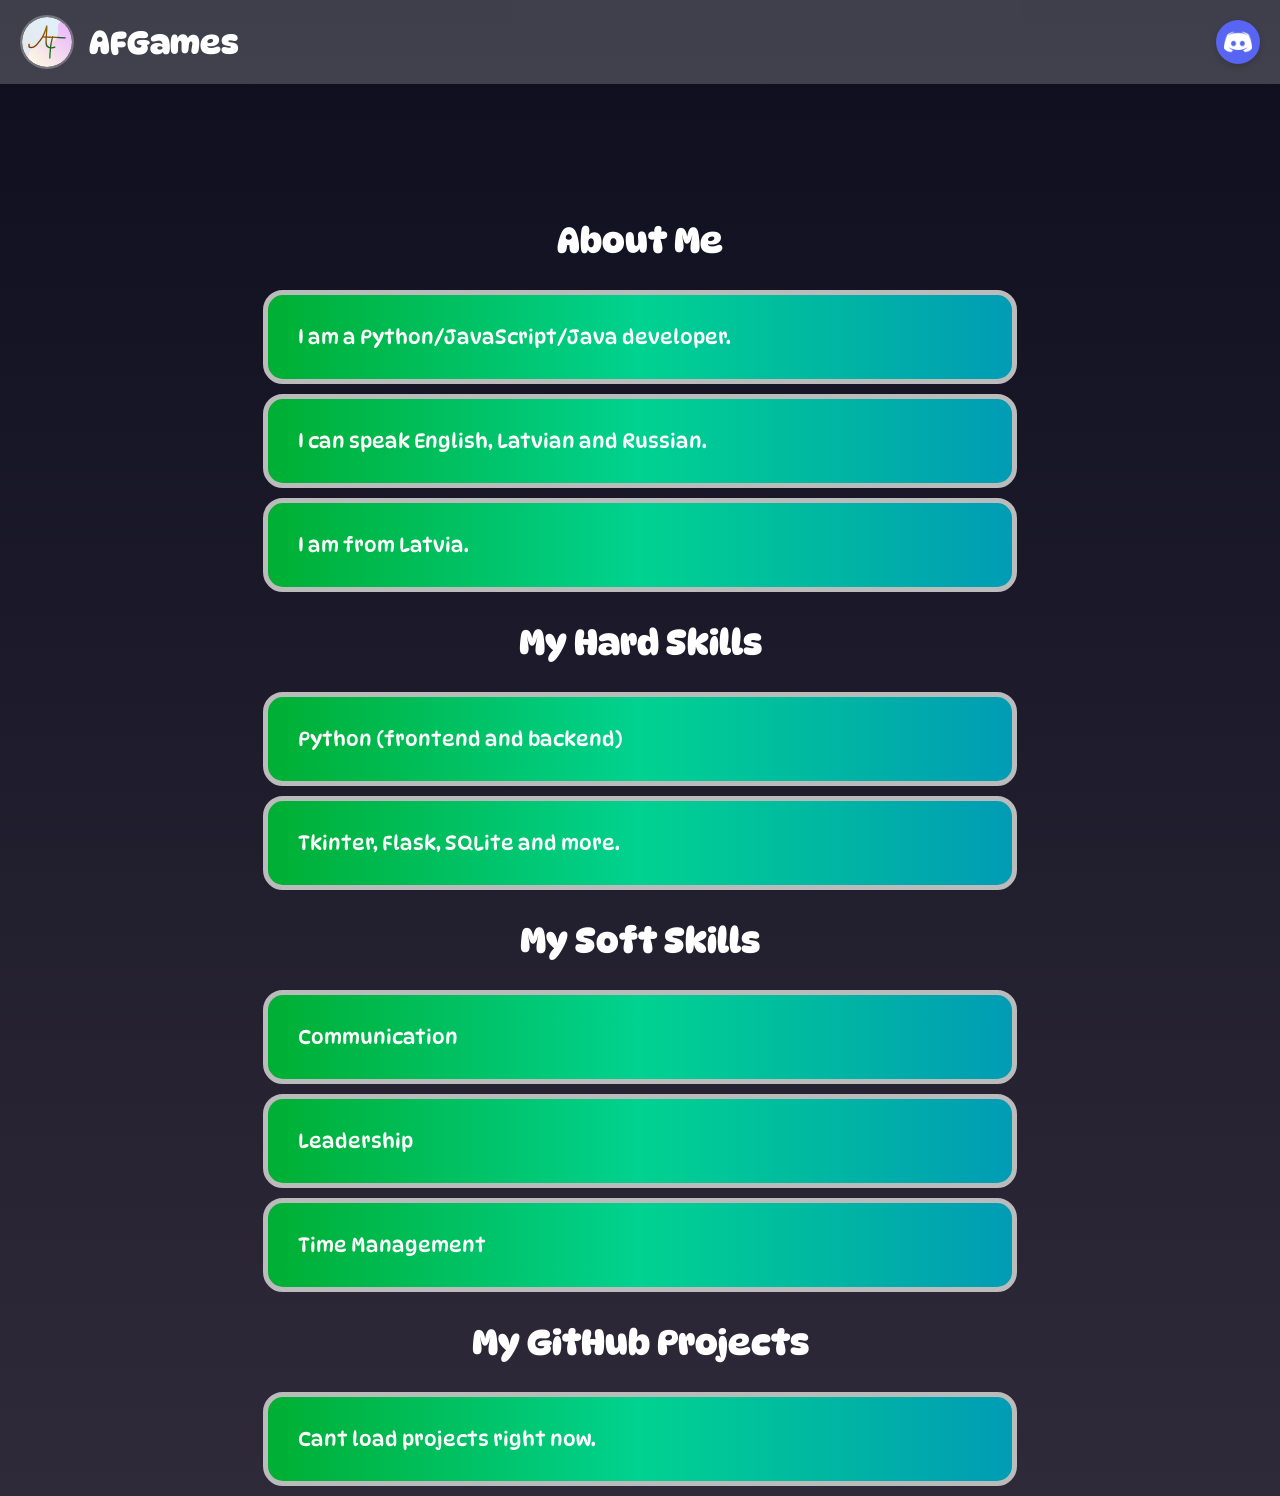
==== commit e509eef4: "several additions added github projects and icon on the top left" ====
--- a/index.html
+++ b/index.html
@@ -9,7 +9,12 @@
     </head>
     <body>
         <div class="top-bar">
-            <h1 class="afgames-text">AFGames</h1>
+            <div class="left-section">
+                <div class="profile-icon">
+                    <img src="static/profile.png" alt="Profile" class="profile-image">
+                </div>
+                <h1 class="afgames-text">AFGames</h1>
+            </div>
             <a href="https://discord.gg/7HDqtKxbqU" target="_blank" class="discord-link">
                 <img src="static/discord.png" alt="Discord" class="discord-icon">
             </a>
@@ -32,6 +37,49 @@
         <div class="message"><p>Time Management</p></div>
         
         <h2>My GitHub Projects</h2>
-        <div class="message"><p>Soon!</p></div>
+        <div id="github-projects" class="projects-container">
+            <div class="loading">Loading projects...</div>
+        </div>
     </body>
+
+    <script>
+        const apiUrl = `https://api.github.com/users/AFGamesYT/repos?sort=updated&per_page=6`;
+
+        async function loadGitHubProjects() {
+            try {
+                const response = await fetch(apiUrl);
+                const repos = await response.json();
+                
+                const projectsContainer = document.getElementById('github-projects');
+                projectsContainer.innerHTML = '';
+                
+                repos.forEach(repo => {
+                    const projectCard = createProjectCard(repo);
+                    projectsContainer.appendChild(projectCard);
+                });
+                
+            } catch (error) {
+                console.error('Error loading GitHub projects:', error);
+                document.getElementById('github-projects').innerHTML = 
+                    '<div class="message"><p>Cant load projects right now.</p></div>';
+            }
+        }
+
+        function createProjectCard(repo) {
+            const card = document.createElement('div');
+            card.className = 'message project-card';
+            
+            card.innerHTML = `
+                <div class="project-header">
+                    <h3 class="project-title">${repo.name}</h3>
+                </div>
+                <label class="project-description">${repo.description || 'No description available.'}</label><br><br>
+                <a href="${repo.html_url}" target="_blank" class="project-link">View on GitHub</a>
+            `;
+            
+            return card;
+        }
+
+        document.addEventListener('DOMContentLoaded', loadGitHubProjects);
+    </script>
 </html>
--- a/static/style.css
+++ b/static/style.css
@@ -68,6 +68,38 @@
     align-items: center;
 }
 
+.left-section {
+    display: flex;
+    align-items: center;
+    gap: 15px;
+}
+
+.profile-icon {
+    background: rgba(255, 255, 255, 0.1);
+    border-radius: 50%;
+    width: 50px;
+    height: 50px;
+    display: flex;
+    align-items: center;
+    justify-content: center;
+    border: 2px solid rgba(255, 255, 255, 0.2);
+    transition: all 0.3s ease;
+    overflow: hidden;
+}
+
+.profile-image {
+    width: 100%;
+    height: 100%;
+    object-fit: cover;
+    border-radius: 50%;
+}
+
+.profile-icon:hover {
+    background: rgba(255, 255, 255, 0.2);
+    transform: scale(1.1);
+    border-color: rgba(255, 255, 255, 0.4);
+}
+
 .afgames-text {
     margin: 0;
     opacity: 1;
@@ -91,4 +123,81 @@
     width: 28px;
     height: 28px;
     display: block;
+}
+
+
+.projects-container {
+    margin-top: 20px;
+}
+
+.loading {
+    text-align: center;
+    color: white;
+    font-size: 18px;
+    padding: 20px;
+}
+
+.project-card {
+    margin-bottom: 15px;
+}
+
+h3 {
+    font-size: 20px;
+    transition: font-size 0.6s ease-out;
+}
+.project-card:hover h3 {
+    font-size: 32px;
+}
+
+.project-header {
+    display: flex;
+    justify-content: space-between;
+    align-items: center;
+    margin-bottom: 10px;
+}
+
+.project-title {
+    margin: 0;
+    font-size: 22px;
+    color: white;
+}
+
+.project-language {
+    background: rgba(255, 255, 255, 0.2);
+    padding: 4px 12px;
+    border-radius: 15px;
+    font-size: 14px;
+    color: white;
+}
+
+.project-description {
+    margin: 10px 0;
+    font-size: 16px;
+    line-height: 1.5;
+}
+
+.project-stats {
+    display: flex;
+    gap: 15px;
+    margin: 15px 0;
+}
+
+.stat {
+    font-size: 14px;
+    color: rgba(255, 255, 255, 0.8);
+}
+
+.project-link {
+    display: inline-block;
+    background: rgba(255, 255, 255, 0.2);
+    color: white;
+    text-decoration: none;
+    padding: 8px 16px;
+    border-radius: 20px;
+    font-size: 14px;
+    transition: background 0.3s ease;
+}
+
+.project-link:hover {
+    background: rgba(255, 255, 255, 0.3);
 }
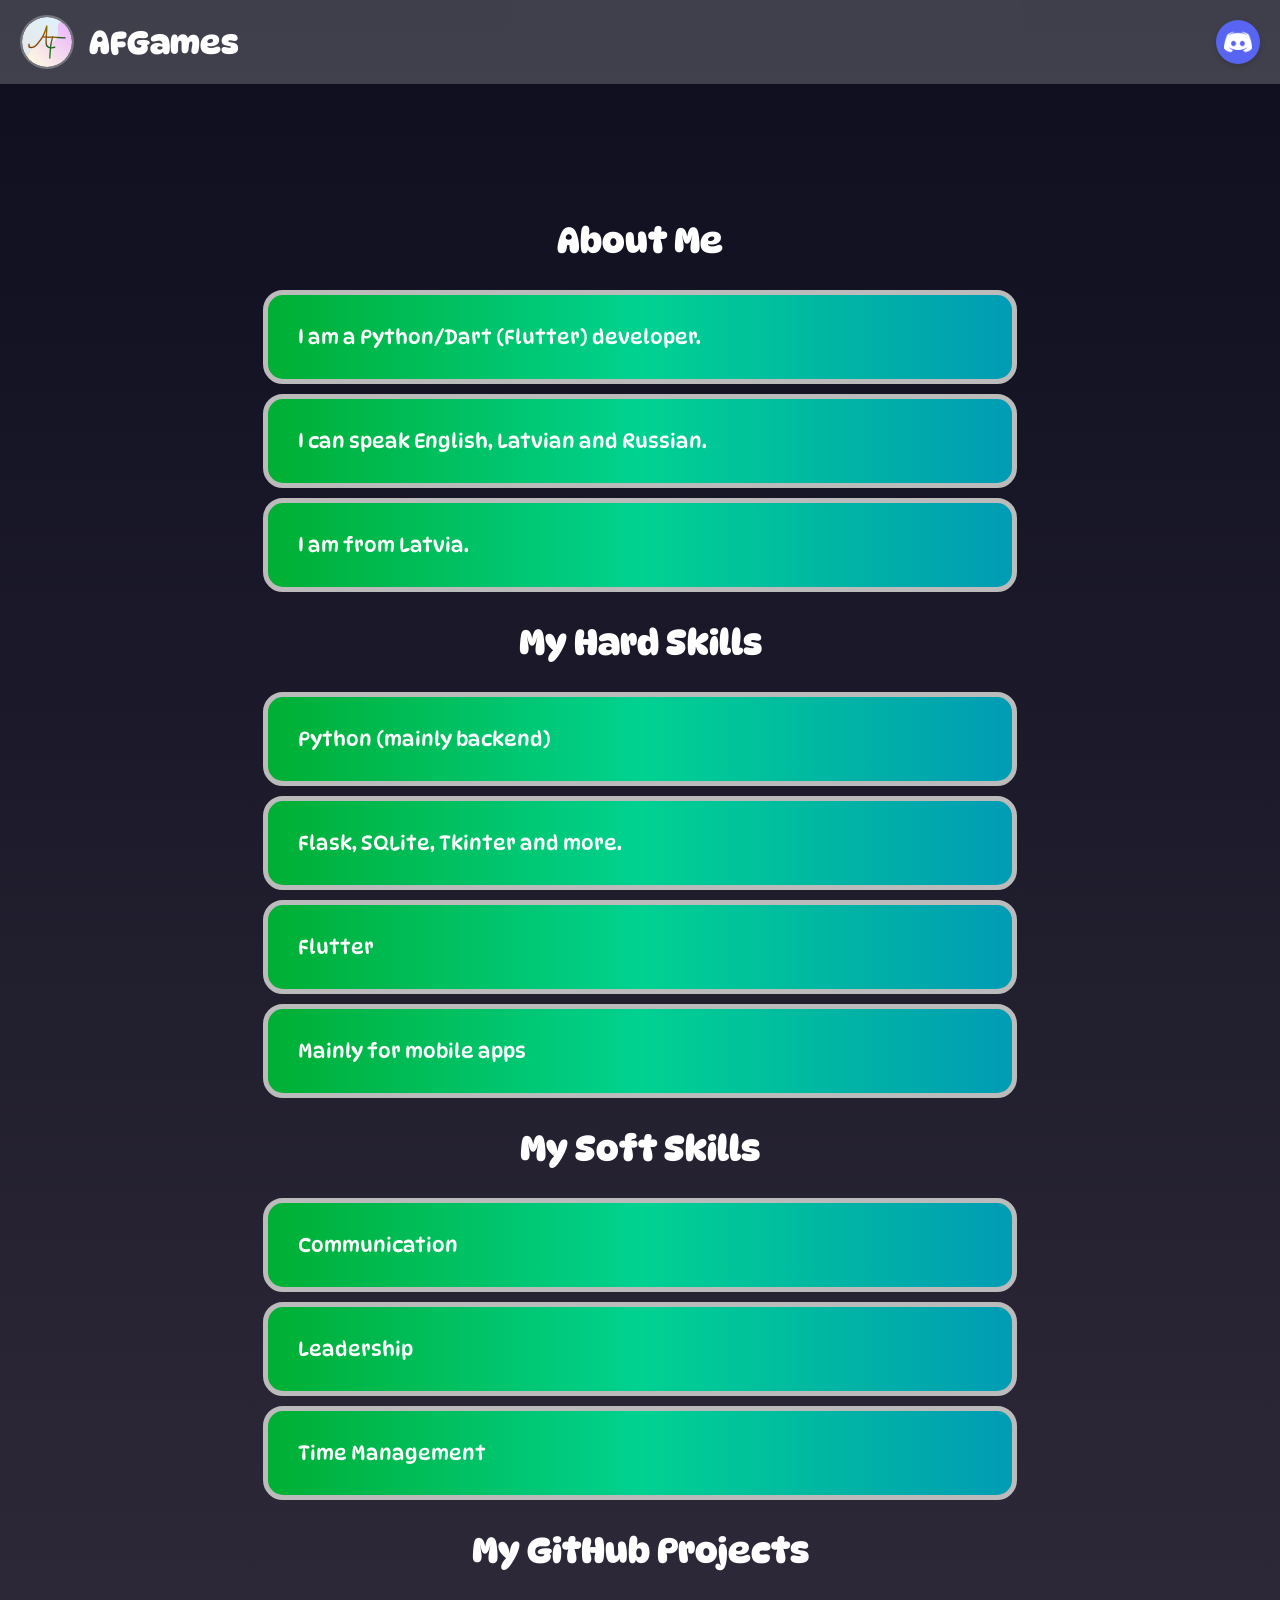
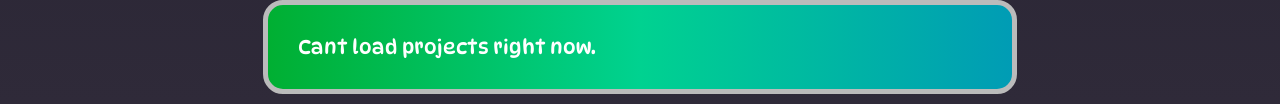
==== commit 82776610: "Update index.html" ====
--- a/index.html
+++ b/index.html
@@ -23,13 +23,15 @@
         <br><br><br><br><br><br><br><br><br><br>
 
         <h2>About Me</h2>
-        <div class="message"><p>I am a Python/JavaScript/Java developer.</p></div>
+        <div class="message"><p>I am a Python/Dart (Flutter) developer.</p></div>
         <div class="message"><p>I can speak English, Latvian and Russian.</p></div>
         <div class="message"><p>I am from Latvia.</p></div>
 
         <h2>My Hard Skills</h2>
-        <div class="message"><p>Python (frontend and backend)</p></div>
-        <div class="message"><p>Tkinter, Flask, SQLite and more.</p></div>
+        <div class="message"><p>Python (mainly backend)</p></div>
+        <div class="message"><p>Flask, SQLite, Tkinter and more.</p></div>
+        <div class="message"><p>Flutter</p></div>
+        <div class="message"><p>Mainly for mobile apps</p></div>
 
         <h2>My Soft Skills</h2>
         <div class="message"><p>Communication</p></div>
@@ -82,4 +84,4 @@
 
         document.addEventListener('DOMContentLoaded', loadGitHubProjects);
     </script>
-</html>+</html>
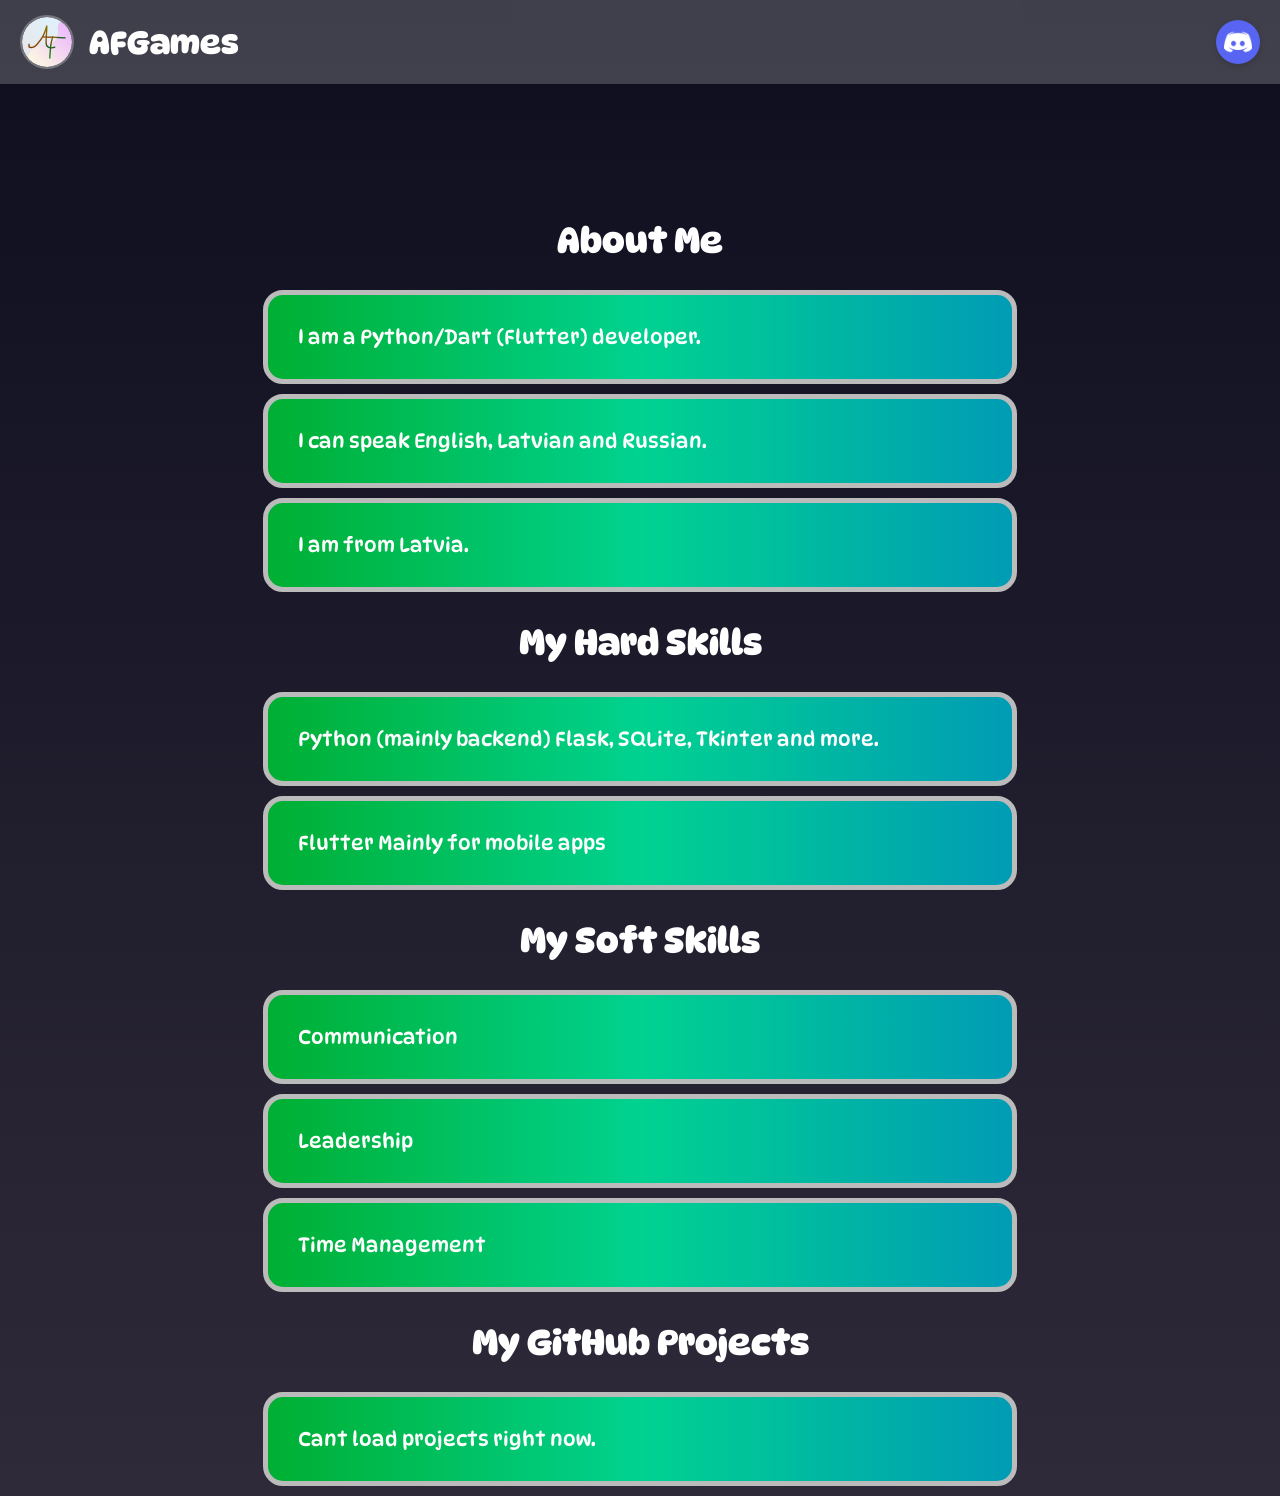
==== commit 575bb5d4: "Update index.html i dunno i just work here" ====
--- a/index.html
+++ b/index.html
@@ -28,10 +28,8 @@
         <div class="message"><p>I am from Latvia.</p></div>
 
         <h2>My Hard Skills</h2>
-        <div class="message"><p>Python (mainly backend)</p></div>
-        <div class="message"><p>Flask, SQLite, Tkinter and more.</p></div>
-        <div class="message"><p>Flutter</p></div>
-        <div class="message"><p>Mainly for mobile apps</p></div>
+        <div class="message"><p>Python (mainly backend)    Flask, SQLite, Tkinter and more.</p></div>
+        <div class="message"><p>Flutter    Mainly for mobile apps</p></div>
 
         <h2>My Soft Skills</h2>
         <div class="message"><p>Communication</p></div>
